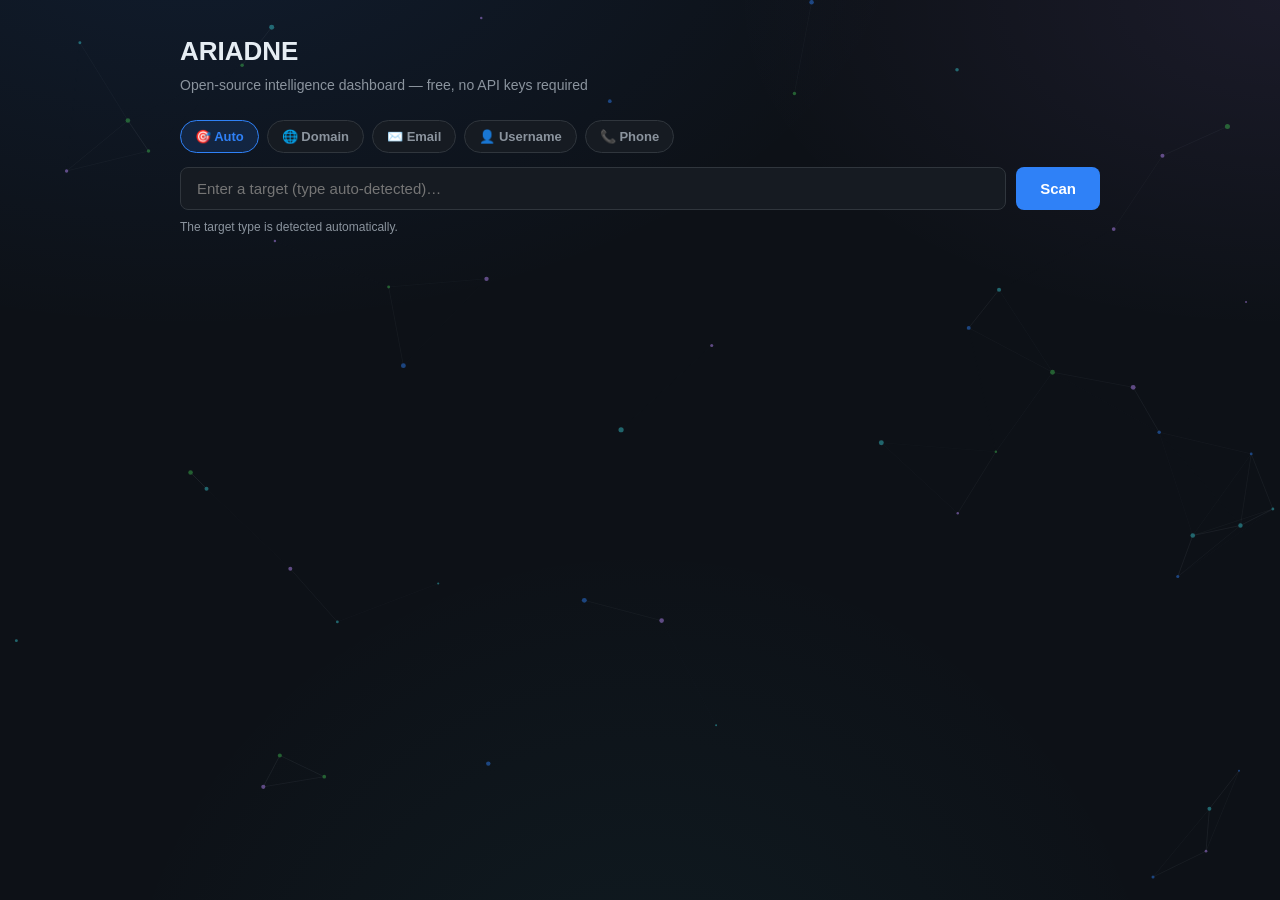
==== osint-tool/frontend/index.html @ 32ef2f07 "Initial commit: Ariadne OSINT tool project" ====
<!DOCTYPE html>
<html lang="en">
<head>
<meta charset="UTF-8" />
<meta name="viewport" content="width=device-width, initial-scale=1.0" />
<title>ARIADNE</title>
<style>
  :root {
    --bg: #0d1117; --panel: #161b22; --border: #30363d;
    --text: #e6edf3; --muted: #8b949e; --accent: #2f81f7;
    --green: #3fb950; --red: #f85149; --yellow: #d29922; --purple: #bc8cff;
  }
  * { box-sizing: border-box; }
  body {
    margin: 0; color: var(--text);
    font-family: -apple-system, BlinkMacSystemFont, "Segoe UI", Roboto, sans-serif;
    line-height: 1.5;
    background:
      radial-gradient(1200px 700px at 15% -10%, rgba(47,129,247,.10), transparent 60%),
      radial-gradient(1000px 600px at 100% 0%, rgba(188,140,255,.08), transparent 55%),
      radial-gradient(900px 900px at 50% 120%, rgba(57,197,207,.06), transparent 60%),
      var(--bg);
    min-height: 100vh;
  }
  /* Background canvas: node network (ARIADNE philosophy — threads connecting data) */
  #bg-canvas {
    position: fixed; inset: 0; width: 100%; height: 100%;
    z-index: 0; pointer-events: none; opacity: .55;
  }
  .container { position: relative; z-index: 1; max-width: 960px; margin: 0 auto; padding: 32px 20px; }
  header h1 { margin: 0 0 4px; font-size: 26px; }
  header p { margin: 0 0 24px; color: var(--muted); font-size: 14px; }
  /* Target type selector */
  .type-picker { display: flex; flex-wrap: wrap; gap: 8px; margin-bottom: 14px; }
  .type-chip {
    display: inline-flex; align-items: center; gap: 6px; padding: 8px 14px;
    background: var(--panel); border: 1px solid var(--border); border-radius: 20px;
    color: var(--muted); font-size: 13px; font-weight: 600; cursor: pointer;
    transition: border-color .15s, color .15s, background .15s;
  }
  .type-chip:hover { border-color: var(--accent); color: var(--text); }
  .type-chip.active { background: rgba(47,129,247,.15); border-color: var(--accent); color: var(--accent); }
  .search-box { display: flex; gap: 10px; margin-bottom: 8px; }
  input[type=text] {
    flex: 1; padding: 12px 16px; font-size: 15px; background: var(--panel);
    border: 1px solid var(--border); border-radius: 8px; color: var(--text); outline: none;
  }
  input[type=text]:focus { border-color: var(--accent); }
  /* Country code dropdown (phone only) */
  #country-code {
    padding: 12px 14px; font-size: 15px; background: var(--panel);
    border: 1px solid var(--border); border-radius: 8px; color: var(--text);
    outline: none; cursor: pointer; max-width: 190px;
  }
  #country-code:focus { border-color: var(--accent); }
  #country-code option { background: var(--panel); color: var(--text); }
  button {
    padding: 12px 24px; font-size: 15px; font-weight: 600; background: var(--accent);
    color: #fff; border: none; border-radius: 8px; cursor: pointer;
  }
  button:disabled { opacity: .6; cursor: not-allowed; }
  .hint { font-size: 12px; color: var(--muted); margin-bottom: 24px; }
  .meta { display: flex; gap: 16px; margin: 20px 0 12px; font-size: 13px; color: var(--muted); flex-wrap: wrap; align-items: center; }
  .badge {
    display: inline-block; padding: 2px 10px; border-radius: 12px; font-size: 12px;
    font-weight: 600; background: rgba(47,129,247,.15); color: var(--accent);
  }
  /* View toggle */
  .view-toggle { margin-left: auto; display: flex; gap: 0; border: 1px solid var(--border); border-radius: 8px; overflow: hidden; }
  .view-toggle button {
    background: var(--panel); color: var(--muted); padding: 6px 16px;
    font-size: 13px; border-radius: 0; font-weight: 500;
  }
  .view-toggle button.active { background: var(--accent); color: #fff; }
  /* List view */
  .module-card { background: var(--panel); border: 1px solid var(--border); border-radius: 10px; margin-bottom: 14px; overflow: hidden; }
  .module-head { display: flex; justify-content: space-between; align-items: center; padding: 12px 16px; border-bottom: 1px solid var(--border); }
  .module-name { font-weight: 700; text-transform: uppercase; font-size: 13px; letter-spacing: .5px; }
  .status { font-size: 12px; font-weight: 600; }
  .status.ok { color: var(--green); } .status.empty { color: var(--muted); } .status.error { color: var(--red); }
  .findings { padding: 6px 16px 14px; }
  .finding { display: flex; gap: 10px; padding: 6px 0; font-size: 14px; border-bottom: 1px solid rgba(48,54,61,.5); }
  .finding:last-child { border-bottom: none; }
  .finding .label { color: var(--muted); min-width: 150px; }
  .finding .value { word-break: break-all; }
  .finding a { color: var(--accent); text-decoration: none; }
  .cat { font-size: 10px; padding: 1px 6px; border-radius: 8px; background: rgba(139,148,158,.15); color: var(--muted); align-self: center; }
  .correlations { background: rgba(210,153,34,.08); border: 1px solid rgba(210,153,34,.3); border-radius: 10px; padding: 14px 16px; margin: 18px 0; }
  .correlations h3 { margin: 0 0 8px; font-size: 14px; color: var(--yellow); }
  .empty-state { text-align: center; color: var(--muted); padding: 40px; }
  .spinner { width: 20px; height: 20px; border: 3px solid rgba(255,255,255,.2); border-top-color: #fff; border-radius: 50%; display: inline-block; animation: spin .8s linear infinite; vertical-align: middle; }
  @keyframes spin { to { transform: rotate(360deg); } }
  /* Vista grafo */
  #graph-wrap { position: relative; background: var(--panel); border: 1px solid var(--border); border-radius: 10px; overflow: hidden; }
  #graph { display: block; width: 100%; height: 560px; cursor: grab; }
  #graph:active { cursor: grabbing; }
  .graph-legend { position: absolute; top: 12px; left: 12px; background: rgba(13,17,23,.85); border: 1px solid var(--border); border-radius: 8px; padding: 10px 12px; font-size: 12px; }
  .graph-legend div { display: flex; align-items: center; gap: 8px; margin: 3px 0; color: var(--muted); }
  .legend-dot { width: 10px; height: 10px; border-radius: 50%; }
  .graph-tip { position: absolute; bottom: 12px; right: 12px; font-size: 11px; color: var(--muted); background: rgba(13,17,23,.85); padding: 4px 8px; border-radius: 6px; }
  .node-tooltip { position: absolute; pointer-events: none; background: #000; border: 1px solid var(--accent); border-radius: 6px; padding: 6px 10px; font-size: 12px; max-width: 280px; word-break: break-all; display: none; z-index: 10; }
</style>
</head>
<body>
<canvas id="bg-canvas"></canvas>
<div class="container">
  <header>
    <h1>ARIADNE</h1>
    <p>Open-source intelligence dashboard — free, no API keys required</p>
  </header>

  <div id="type-picker" class="type-picker"></div>

  <div class="search-box">
    <select id="country-code" style="display:none" title="Country code"></select>
    <input type="text" id="target" placeholder="Enter target…"
           onkeydown="if(event.key==='Enter')scan()" />
    <button id="btn" onclick="scan()">Scan</button>
  </div>
  <div class="hint" id="hint"></div>

  <div id="results"></div>
</div>

<script>
const API = "http://127.0.0.1:8000";
let lastData = null;
let currentView = "list";

/* ---------- TARGET TYPE SELECTOR ---------- */
const TARGET_TYPES = [
  { id: "auto",     label: "🎯 Auto",     placeholder: "Enter a target (type auto-detected)…",       hint: "The target type is detected automatically." },
  { id: "domain",   label: "🌐 Domain",  placeholder: "example.com",                                     hint: "Queries DNS, WHOIS and subdomains (Certificate Transparency)." },
  { id: "email",    label: "✉️ Email",    placeholder: "name@example.com",                              hint: "Searches Gravatar profile, associated accounts, and MX servers." },
  { id: "username", label: "👤 Username", placeholder: "username",                                   hint: "Checks presence on 150+ platforms via Maigret." },
  { id: "phone",    label: "📞 Phone", placeholder: "+34 600 000 000",                                 hint: "Country, carrier, line type, timezone, and OSINT pivots." },
];
let currentType = "auto";

/* Country codes (flag · name · code). Sorted by frequency + alphabetical. */
const COUNTRY_CODES = [
  { code: "+34",  flag: "🇪🇸", name: "Spain" },
  { code: "+1",   flag: "🇺🇸", name: "United States / Canada" },
    { code: "+52",  flag: "🇲🇽", name: "Mexico" },
    { code: "+54",  flag: "🇦🇷", name: "Argentina" },
    { code: "+55",  flag: "🇧🇷", name: "Brazil" },
  { code: "+56",  flag: "🇨🇱", name: "Chile" },
  { code: "+57",  flag: "🇨🇴", name: "Colombia" },
  { code: "+58",  flag: "🇻🇪", name: "Venezuela" },
  { code: "+51",  flag: "🇵🇪", name: "Peru" },
  { code: "+593", flag: "🇪🇨", name: "Ecuador" },
  { code: "+591", flag: "🇧🇴", name: "Bolivia" },
  { code: "+595", flag: "🇵🇾", name: "Paraguay" },
  { code: "+598", flag: "🇺🇾", name: "Uruguay" },
  { code: "+502", flag: "🇬🇹", name: "Guatemala" },
  { code: "+52",  flag: "🇲🇽", name: "Mexico" },
  { code: "+54",  flag: "🇦🇷", name: "Argentina" },
  { code: "+55",  flag: "🇧🇷", name: "Brazil" },
  { code: "+56",  flag: "🇨🇱", name: "Chile" },
  { code: "+57",  flag: "🇨🇴", name: "Colombia" },
  { code: "+58",  flag: "🇻🇪", name: "Venezuela" },
  { code: "+51",  flag: "🇵🇪", name: "Peru" },
  { code: "+593", flag: "🇪🇨", name: "Ecuador" },
  { code: "+591", flag: "🇧🇴", name: "Bolivia" },
  { code: "+595", flag: "🇵🇾", name: "Paraguay" },
  { code: "+598", flag: "🇺🇾", name: "Uruguay" },
  { code: "+502", flag: "🇬🇹", name: "Guatemala" },
  { code: "+503", flag: "🇸🇻", name: "El Salvador" },
  { code: "+504", flag: "🇭🇳", name: "Honduras" },
  { code: "+505", flag: "🇳🇮", name: "Nicaragua" },
  { code: "+506", flag: "🇨🇷", name: "Costa Rica" },
  { code: "+507", flag: "🇵🇦", name: "Panama" },
  { code: "+53",  flag: "🇨🇺", name: "Cuba" },
  { code: "+1809",flag: "🇩🇴", name: "Dominican Republic" },
  { code: "+44",  flag: "🇬🇧", name: "United Kingdom" },
  { code: "+33",  flag: "🇫🇷", name: "France" },
  { code: "+49",  flag: "🇩🇪", name: "Germany" },
  { code: "+39",  flag: "🇮🇹", name: "Italy" },
  { code: "+351", flag: "🇵🇹", name: "Portugal" },
  { code: "+31",  flag: "🇳🇱", name: "Netherlands" },
  { code: "+32",  flag: "🇧🇪", name: "Belgium" },
  { code: "+41",  flag: "🇨🇭", name: "Switzerland" },
  { code: "+43",  flag: "🇦🇹", name: "Austria" },
  { code: "+353", flag: "🇮🇪", name: "Ireland" },
  { code: "+30",  flag: "🇬🇷", name: "Greece" },
  { code: "+48",  flag: "🇵🇱", name: "Poland" },
  { code: "+7",   flag: "🇷🇺", name: "Russia" },
  { code: "+380", flag: "🇺🇦", name: "Ukraine" },
  { code: "+90",  flag: "🇹🇷", name: "Turkey" },
  { code: "+212", flag: "🇲🇦", name: "Morocco" },
  { code: "+20",  flag: "🇪🇬", name: "Egypt" },
  { code: "+27",  flag: "🇿🇦", name: "South Africa" },
  { code: "+91",  flag: "🇮🇳", name: "India" },
  { code: "+86",  flag: "🇨🇳", name: "China" },
  { code: "+81",  flag: "🇯🇵", name: "Japan" },
  { code: "+82",  flag: "🇰🇷", name: "South Korea" },
  { code: "+61",  flag: "🇦🇺", name: "Australia" },
  { code: "+64",  flag: "🇳🇿", name: "New Zealand" },
  { code: "+972", flag: "🇮🇱", name: "Israel" },
  { code: "+971", flag: "🇦🇪", name: "United Arab Emirates" },
]

function populateCountryCodes() {
  const sel = document.getElementById("country-code");
  sel.innerHTML = COUNTRY_CODES.map(c =>
    `<option value="${c.code}">${c.flag} ${c.name} (${c.code})</option>`
  ).join("");
}

function renderTypePicker() {
  const picker = document.getElementById("type-picker");
  picker.innerHTML = TARGET_TYPES.map(t =>
    `<button class="type-chip ${t.id === currentType ? "active" : ""}" onclick="setType('${t.id}')">${t.label}</button>`
  ).join("");
  applyType();
}

function setType(id) { currentType = id; renderTypePicker(); document.getElementById("target").focus(); }

function applyType() {
  const t = TARGET_TYPES.find(x => x.id === currentType);
  const isPhone = currentType === "phone";
  const cc = document.getElementById("country-code");
  cc.style.display = isPhone ? "block" : "none";
  document.getElementById("target").placeholder = isPhone ? "600 000 000 (local number)" : t.placeholder;
  document.getElementById("hint").textContent = t.hint;
}

async function scan() {
  let target = document.getElementById("target").value.trim();
  if (!target) return;
  // In phone mode, prepend the selected country code unless the user already entered an international prefix.
  if (currentType === "phone" && !target.startsWith("+") && !target.startsWith("00")) {
    const cc = document.getElementById("country-code").value;
    target = cc + " " + target;
  }
  const btn = document.getElementById("btn");
  const results = document.getElementById("results");
  btn.disabled = true; btn.innerHTML = '<span class="spinner"></span>';
  results.innerHTML = '<div class="empty-state">Querying sources…</div>';
  try {
    const resp = await fetch(`${API}/scan`, {
      method: "POST", headers: { "Content-Type": "application/json" },
      body: JSON.stringify({ target, target_type: currentType }),
    });
    lastData = await resp.json();
    renderAll();
  } catch (e) {
    results.innerHTML = `<div class="empty-state">Error connecting to the API.<br>Is the backend running at ${API}?</div>`;
  } finally {
    btn.disabled = false; btn.textContent = "Scan";
  }
}

function renderAll() {
  const data = lastData;
  const results = document.getElementById("results");
  let html = `<div class="meta">
    <span>Target: <span class="badge">${escapeHtml(data.target)}</span></span>
    <span>Type: <span class="badge">${data.target_type}</span></span>
    <span>Time: ${data.total_elapsed_ms} ms</span>
    <span class="view-toggle">
      <button id="tab-list" class="${currentView==='list'?'active':''}" onclick="setView('list')">List</button>
      <button id="tab-graph" class="${currentView==='graph'?'active':''}" onclick="setView('graph')">Graph</button>
    </span>
  </div><div id="view-body"></div>`;
  results.innerHTML = html;
  if (currentView === "list") renderList(); else renderGraph();
}

function setView(v) { currentView = v; renderAll(); }

/* ---------- LIST VIEW ---------- */
function renderList() {
  const data = lastData;
  const body = document.getElementById("view-body");
  let html = "";
  if (data.correlations && data.correlations.length) {
    html += `<div class="correlations"><h3>⚡ Correlations detected</h3>`;
    for (const c of data.correlations) {
      html += `<div>${escapeHtml(c.description)}: <b>${c.linked_values.map(escapeHtml).join(", ")}</b>
        <span class="cat">${c.modules.join(" + ")}</span></div>`;
    }
    html += `</div>`;
  }
  if (!data.results.length) html += `<div class="empty-state">No modules for this target type.</div>`;
  for (const r of data.results) {
    html += `<div class="module-card"><div class="module-head">
      <span class="module-name">${r.module}</span>
      <span class="status ${r.status}">${statusLabel(r)}</span></div>`;
    if (r.findings.length) {
      html += `<div class="findings">`;
      for (const f of r.findings) {
        html += `<div class="finding"><span class="label">${escapeHtml(f.label)}</span>
          <span class="value">${linkify(f.value)}</span><span class="cat">${f.category}</span></div>`;
      }
      html += `</div>`;
    }
    html += `</div>`;
  }
  body.innerHTML = html;
}

/* ---------- GRAPH VIEW (force-directed on canvas, no libraries) ---------- */
const MODULE_COLORS = {
  dns:"#2f81f7", whois:"#3fb950", crtsh:"#bc8cff",
  email:"#d29922", username:"#f85149", phone:"#39c5cf"
};

function buildGraph(data) {
  const nodes = [], links = [];
  const W = 900, H = 560;
  // Central node: the target
  nodes.push({ id:"__target__", label:data.target, type:"target", x:W/2, y:H/2, r:26, color:"#fff" });

  const correlated = new Set();
  for (const c of (data.correlations||[]))
    for (const v of c.linked_values) correlated.add(v.toLowerCase());

  for (const res of data.results) {
    if (!res.findings.length) continue;
    const modId = "mod__" + res.module;
    nodes.push({ id:modId, label:res.module, type:"module", r:16,
      color: MODULE_COLORS[res.module]||"#8b949e",
      x: W/2 + (Math.random()-.5)*200, y: H/2 + (Math.random()-.5)*200 });
    links.push({ source:"__target__", target:modId, strong:true });

    res.findings.forEach((f, i) => {
      const fid = modId + "__" + i;
      const isCorr = correlated.has((f.value||"").toLowerCase());
      nodes.push({ id:fid, label:f.value, sub:f.label, type:"finding",
        r: isCorr?9:6, color: isCorr ? "#d29922" : (MODULE_COLORS[res.module]||"#8b949e"),
        corr:isCorr, x: W/2 + (Math.random()-.5)*400, y: H/2 + (Math.random()-.5)*400 });
      links.push({ source:modId, target:fid, strong:false, corr:isCorr });
    });
  }
  return { nodes, links, W, H };
}

let graphState = null;

function renderGraph() {
  const data = lastData;
  const body = document.getElementById("view-body");
  const hasFindings = data.results.some(r => r.findings.length);
  if (!hasFindings) { body.innerHTML = `<div class="empty-state">No data to graph.</div>`; return; }

  body.innerHTML = `
    <div id="graph-wrap">
      <canvas id="graph"></canvas>
      <div class="graph-legend" id="legend"></div>
      <div class="graph-tip">Drag nodes · hover to see value</div>
      <div class="node-tooltip" id="tooltip"></div>
    </div>`;

  const g = buildGraph(data);
  const canvas = document.getElementById("graph");
  const dpr = window.devicePixelRatio || 1;
  const rect = canvas.getBoundingClientRect();
  canvas.width = rect.width * dpr; canvas.height = 560 * dpr;
  const ctx = canvas.getContext("2d"); ctx.scale(dpr, dpr);
  const VW = rect.width, VH = 560;
  // Rescale initial positions to actual width
  g.nodes.forEach(n => { n.x = n.x/g.W*VW; n.y = n.y/g.H*VH; n.vx=0; n.vy=0; });

  // Legend
  const mods = [...new Set(data.results.filter(r=>r.findings.length).map(r=>r.module))];
  document.getElementById("legend").innerHTML =
    `<div><span class="legend-dot" style="background:#fff"></span>Target</div>` +
    mods.map(m=>`<div><span class="legend-dot" style="background:${MODULE_COLORS[m]||'#8b949e'}"></span>${m}</div>`).join("") +
    `<div><span class="legend-dot" style="background:#d29922"></span>correlated</div>`;

  graphState = { g, canvas, ctx, VW, VH, drag:null, hover:null };
  setupGraphInteraction();
  runSimulation();
}

function runSimulation() {
  const s = graphState; if (!s) return;
  const { g, VW, VH } = s;
  let ticks = 0;
  function step() {
    if (!graphState) return;
    // Forces: node repulsion + link attraction + centering
    for (const n of g.nodes) { if (n===s.drag) continue; n.fx=0; n.fy=0; }
    for (let i=0;i<g.nodes.length;i++){
      for (let j=i+1;j<g.nodes.length;j++){
        const a=g.nodes[i], b=g.nodes[j];
        let dx=a.x-b.x, dy=a.y-b.y, d=Math.hypot(dx,dy)||0.1;
        const rep = 1400/(d*d);
        const fx=dx/d*rep, fy=dy/d*rep;
        a.fx+=fx; a.fy+=fy; b.fx-=fx; b.fy-=fy;
      }
    }
    for (const l of g.links){
      const a=g.nodes.find(n=>n.id===l.source), b=g.nodes.find(n=>n.id===l.target);
      let dx=b.x-a.x, dy=b.y-a.y, d=Math.hypot(dx,dy)||0.1;
      const target = l.strong?90:55;
      const k=(d-target)*0.02;
      const fx=dx/d*k, fy=dy/d*k;
      a.fx+=fx; a.fy+=fy; b.fx-=fx; b.fy-=fy;
    }
    for (const n of g.nodes){
      if (n===s.drag) continue;
      n.fx += (VW/2 - n.x)*0.005; n.fy += (VH/2 - n.y)*0.005;
      n.vx=(n.vx+n.fx)*0.85; n.vy=(n.vy+n.fy)*0.85;
      n.x+=n.vx; n.y+=n.vy;
      n.x=Math.max(n.r, Math.min(VW-n.r, n.x));
      n.y=Math.max(n.r, Math.min(VH-n.r, n.y));
    }
    drawGraph();
    ticks++;
    if (ticks < 500) requestAnimationFrame(step);
  }
  step();
}

function drawGraph() {
  const s = graphState; if (!s) return;
  const { ctx, g, VW, VH } = s;
  ctx.clearRect(0,0,VW,VH);
  // links
  for (const l of g.links){
    const a=g.nodes.find(n=>n.id===l.source), b=g.nodes.find(n=>n.id===l.target);
    ctx.beginPath(); ctx.moveTo(a.x,a.y); ctx.lineTo(b.x,b.y);
    ctx.strokeStyle = l.corr ? "rgba(210,153,34,.6)" : (l.strong?"rgba(139,148,158,.5)":"rgba(139,148,158,.2)");
    ctx.lineWidth = l.strong?2:1; ctx.stroke();
  }
  // nodos
  for (const n of g.nodes){
    ctx.beginPath(); ctx.arc(n.x,n.y,n.r,0,Math.PI*2);
    ctx.fillStyle=n.color; ctx.fill();
    if (n.type==="target"){ ctx.lineWidth=3; ctx.strokeStyle="#2f81f7"; ctx.stroke(); }
    if (n.corr){ ctx.lineWidth=2; ctx.strokeStyle="#fff"; ctx.stroke(); }
    // label only for target and modules
    if (n.type!=="finding"){
      ctx.fillStyle="#e6edf3"; ctx.font=(n.type==="target"?"bold 13px":"12px")+" sans-serif";
      ctx.textAlign="center";
      const lbl = n.label.length>22 ? n.label.slice(0,22)+"…" : n.label;
      ctx.fillText(lbl, n.x, n.y - n.r - 6);
    }
  }
}

function setupGraphInteraction() {
  const s = graphState; const { canvas, g } = s;
  const tooltip = document.getElementById("tooltip");
  function pos(e){ const r=canvas.getBoundingClientRect(); return { x:e.clientX-r.left, y:e.clientY-r.top }; }
  function nodeAt(p){ for (let i=g.nodes.length-1;i>=0;i--){ const n=g.nodes[i]; if (Math.hypot(n.x-p.x,n.y-p.y)<=n.r+3) return n; } return null; }

  canvas.onmousedown = e => { const p=pos(e); const n=nodeAt(p); if (n){ s.drag=n; n.vx=0; n.vy=0; } };
  canvas.onmousemove = e => {
    const p=pos(e);
    if (s.drag){ s.drag.x=p.x; s.drag.y=p.y; drawGraph(); }
    const n=nodeAt(p);
    if (n && n.type==="finding"){
      tooltip.style.display="block"; tooltip.style.left=(p.x+12)+"px"; tooltip.style.top=(p.y+12)+"px";
      tooltip.innerHTML = `<b>${escapeHtml(n.sub||"")}</b><br>${escapeHtml(n.label)}`;
    } else tooltip.style.display="none";
  };
  canvas.onmouseup = () => { s.drag=null; runSimulation(); };
  canvas.onmouseleave = () => { s.drag=null; tooltip.style.display="none"; };
}

/* ---------- helpers ---------- */
function statusLabel(r){ if(r.status==="ok")return `${r.findings.length} results`; if(r.status==="empty")return "no results"; return "error"; }
function escapeHtml(s){ return String(s).replace(/[&<>"']/g,c=>({'&':'&amp;','<':'&lt;','>':'&gt;','"':'&quot;',"'":'&#39;'}[c])); }
function linkify(v){ const safe=escapeHtml(v); if(/^https?:\/\//.test(v))return `<a href="${safe}" target="_blank" rel="noopener">${safe}</a>`; return safe; }

/* ---------- BACKGROUND: animated node network (Ariadne thread) ---------- */
(function backgroundNetwork() {
  const canvas = document.getElementById("bg-canvas");
  const ctx = canvas.getContext("2d");
  const PALETTE = ["#2f81f7", "#bc8cff", "#39c5cf", "#3fb950"];
  let W, H, dpr, nodes = [], mouse = { x: -9999, y: -9999 };

  function resize() {
    dpr = window.devicePixelRatio || 1;
    W = window.innerWidth; H = window.innerHeight;
    canvas.width = W * dpr; canvas.height = H * dpr;
    ctx.setTransform(dpr, 0, 0, dpr, 0, 0);
    // Densidad proporcional al área (acotada)
    const count = Math.min(90, Math.max(38, Math.round((W * H) / 22000)));
    nodes = Array.from({ length: count }, () => ({
      x: Math.random() * W, y: Math.random() * H,
      vx: (Math.random() - .5) * .25, vy: (Math.random() - .5) * .25,
      r: Math.random() * 1.6 + 1,
      c: PALETTE[(Math.random() * PALETTE.length) | 0],
    }));
  }

  function tick() {
    ctx.clearRect(0, 0, W, H);
    const LINK = 140;
    for (const n of nodes) {
      n.x += n.vx; n.y += n.vy;
      if (n.x < 0 || n.x > W) n.vx *= -1;
      if (n.y < 0 || n.y > H) n.vy *= -1;
      // atracción sutil hacia el cursor (traza el hilo)
      const mdx = mouse.x - n.x, mdy = mouse.y - n.y, md = Math.hypot(mdx, mdy);
      if (md < 180) { n.x += mdx / md * .4; n.y += mdy / md * .4; }
    }
    // hilos entre nodos cercanos
    for (let i = 0; i < nodes.length; i++) {
      for (let j = i + 1; j < nodes.length; j++) {
        const a = nodes[i], b = nodes[j];
        const d = Math.hypot(a.x - b.x, a.y - b.y);
        if (d < LINK) {
          ctx.beginPath(); ctx.moveTo(a.x, a.y); ctx.lineTo(b.x, b.y);
          ctx.strokeStyle = `rgba(139,148,158,${(1 - d / LINK) * .28})`;
          ctx.lineWidth = 1; ctx.stroke();
        }
      }
    }
    // nodos
    for (const n of nodes) {
      ctx.beginPath(); ctx.arc(n.x, n.y, n.r, 0, Math.PI * 2);
      ctx.fillStyle = n.c; ctx.globalAlpha = .85; ctx.fill(); ctx.globalAlpha = 1;
    }
    requestAnimationFrame(tick);
  }

  window.addEventListener("resize", resize);
  window.addEventListener("mousemove", e => { mouse.x = e.clientX; mouse.y = e.clientY; });
  window.addEventListener("mouseout", () => { mouse.x = -9999; mouse.y = -9999; });
  resize(); tick();
})();

/* ---------- INIT ---------- */
populateCountryCodes();
renderTypePicker();
</script>
</body>
</html>
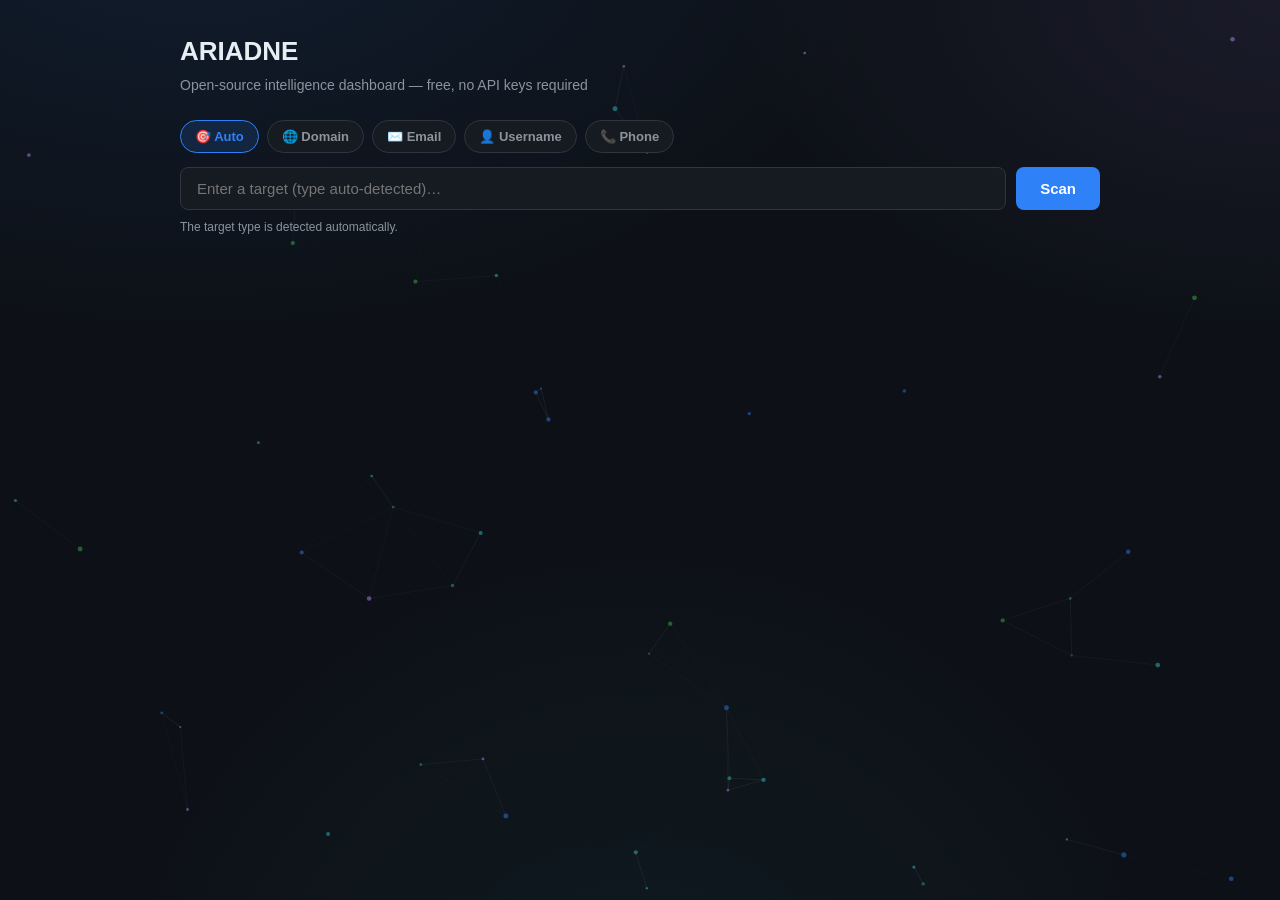
==== commit 43785f2f: "Phone picker: image-based country flags (custom dropdown + search), dedupe country list, numeric-onl" ====
--- a/osint-tool/frontend/index.html
+++ b/osint-tool/frontend/index.html
@@ -46,14 +46,38 @@
     border: 1px solid var(--border); border-radius: 8px; color: var(--text); outline: none;
   }
   input[type=text]:focus { border-color: var(--accent); }
-  /* Country code dropdown (phone only) */
-  #country-code {
+  /* Country code dropdown (phone only) — custom, with flag images */
+  .cc-dropdown { position: relative; flex: none; }
+  .cc-toggle {
+    display: flex; align-items: center; gap: 8px;
     padding: 12px 14px; font-size: 15px; background: var(--panel);
     border: 1px solid var(--border); border-radius: 8px; color: var(--text);
-    outline: none; cursor: pointer; max-width: 190px;
-  }
-  #country-code:focus { border-color: var(--accent); }
-  #country-code option { background: var(--panel); color: var(--text); }
+    cursor: pointer; white-space: nowrap; min-width: 108px;
+  }
+  .cc-toggle:focus, .cc-dropdown.open .cc-toggle { border-color: var(--accent); }
+  .cc-flag { width: 22px; height: 16px; object-fit: cover; border-radius: 2px; flex: none; }
+  .cc-caret { margin-left: auto; color: var(--muted); font-size: 11px; }
+  .cc-menu {
+    position: absolute; top: calc(100% + 4px); left: 0; z-index: 30;
+    width: 300px; max-height: 320px; overflow-y: auto; padding: 6px;
+    background: var(--panel); border: 1px solid var(--border); border-radius: 8px;
+    box-shadow: 0 8px 24px rgba(0,0,0,.45); display: none;
+  }
+  .cc-dropdown.open .cc-menu { display: block; }
+  .cc-search {
+    width: 100%; box-sizing: border-box; padding: 8px 10px; margin-bottom: 6px;
+    background: var(--bg); border: 1px solid var(--border); border-radius: 6px;
+    color: var(--text); font-size: 14px; outline: none;
+  }
+  .cc-list { list-style: none; margin: 0; padding: 0; }
+  .cc-item {
+    display: flex; align-items: center; gap: 10px; padding: 8px 10px;
+    border-radius: 6px; cursor: pointer; font-size: 14px; color: var(--text);
+  }
+  .cc-item:hover { background: rgba(47,129,247,.15); }
+  .cc-item .cc-name { flex: 1; }
+  .cc-item .cc-dial { color: var(--muted); font-size: 13px; }
+  .cc-item.hidden { display: none; }
   button {
     padding: 12px 24px; font-size: 15px; font-weight: 600; background: var(--accent);
     color: #fff; border: none; border-radius: 8px; cursor: pointer;
@@ -112,9 +136,20 @@
   <div id="type-picker" class="type-picker"></div>
 
   <div class="search-box">
-    <select id="country-code" style="display:none" title="Country code"></select>
-    <input type="text" id="target" placeholder="Enter target…"
-           onkeydown="if(event.key==='Enter')scan()" />
+    <div class="cc-dropdown" id="country-code" style="display:none">
+      <button type="button" class="cc-toggle" id="cc-toggle" onclick="toggleCC(event)" title="Country code" aria-haspopup="listbox">
+        <img class="cc-flag" id="cc-flag" alt="" onerror="this.style.display='none'">
+        <span id="cc-code">+34</span>
+        <span class="cc-caret">▾</span>
+      </button>
+      <div class="cc-menu" id="cc-menu">
+        <input type="text" class="cc-search" id="cc-search" placeholder="Search country…"
+               oninput="filterCC(this.value)" onclick="event.stopPropagation()">
+        <ul class="cc-list" id="cc-list"></ul>
+      </div>
+    </div>
+    <input type="text" id="target" placeholder="Enter target…" inputmode="text"
+           oninput="onTargetInput(this)" onkeydown="if(event.key==='Enter')scan()" />
     <button id="btn" onclick="scan()">Scan</button>
   </div>
   <div class="hint" id="hint"></div>
@@ -137,74 +172,120 @@
 ];
 let currentType = "auto";
 
-/* Country codes (flag · name · code). Sorted by frequency + alphabetical. */
+/* Country codes (iso · flag · name · dial). Sorted by frequency + region. */
 const COUNTRY_CODES = [
-  { code: "+34",  flag: "🇪🇸", name: "Spain" },
-  { code: "+1",   flag: "🇺🇸", name: "United States / Canada" },
-    { code: "+52",  flag: "🇲🇽", name: "Mexico" },
-    { code: "+54",  flag: "🇦🇷", name: "Argentina" },
-    { code: "+55",  flag: "🇧🇷", name: "Brazil" },
-  { code: "+56",  flag: "🇨🇱", name: "Chile" },
-  { code: "+57",  flag: "🇨🇴", name: "Colombia" },
-  { code: "+58",  flag: "🇻🇪", name: "Venezuela" },
-  { code: "+51",  flag: "🇵🇪", name: "Peru" },
-  { code: "+593", flag: "🇪🇨", name: "Ecuador" },
-  { code: "+591", flag: "🇧🇴", name: "Bolivia" },
-  { code: "+595", flag: "🇵🇾", name: "Paraguay" },
-  { code: "+598", flag: "🇺🇾", name: "Uruguay" },
-  { code: "+502", flag: "🇬🇹", name: "Guatemala" },
-  { code: "+52",  flag: "🇲🇽", name: "Mexico" },
-  { code: "+54",  flag: "🇦🇷", name: "Argentina" },
-  { code: "+55",  flag: "🇧🇷", name: "Brazil" },
-  { code: "+56",  flag: "🇨🇱", name: "Chile" },
-  { code: "+57",  flag: "🇨🇴", name: "Colombia" },
-  { code: "+58",  flag: "🇻🇪", name: "Venezuela" },
-  { code: "+51",  flag: "🇵🇪", name: "Peru" },
-  { code: "+593", flag: "🇪🇨", name: "Ecuador" },
-  { code: "+591", flag: "🇧🇴", name: "Bolivia" },
-  { code: "+595", flag: "🇵🇾", name: "Paraguay" },
-  { code: "+598", flag: "🇺🇾", name: "Uruguay" },
-  { code: "+502", flag: "🇬🇹", name: "Guatemala" },
-  { code: "+503", flag: "🇸🇻", name: "El Salvador" },
-  { code: "+504", flag: "🇭🇳", name: "Honduras" },
-  { code: "+505", flag: "🇳🇮", name: "Nicaragua" },
-  { code: "+506", flag: "🇨🇷", name: "Costa Rica" },
-  { code: "+507", flag: "🇵🇦", name: "Panama" },
-  { code: "+53",  flag: "🇨🇺", name: "Cuba" },
-  { code: "+1809",flag: "🇩🇴", name: "Dominican Republic" },
-  { code: "+44",  flag: "🇬🇧", name: "United Kingdom" },
-  { code: "+33",  flag: "🇫🇷", name: "France" },
-  { code: "+49",  flag: "🇩🇪", name: "Germany" },
-  { code: "+39",  flag: "🇮🇹", name: "Italy" },
-  { code: "+351", flag: "🇵🇹", name: "Portugal" },
-  { code: "+31",  flag: "🇳🇱", name: "Netherlands" },
-  { code: "+32",  flag: "🇧🇪", name: "Belgium" },
-  { code: "+41",  flag: "🇨🇭", name: "Switzerland" },
-  { code: "+43",  flag: "🇦🇹", name: "Austria" },
-  { code: "+353", flag: "🇮🇪", name: "Ireland" },
-  { code: "+30",  flag: "🇬🇷", name: "Greece" },
-  { code: "+48",  flag: "🇵🇱", name: "Poland" },
-  { code: "+7",   flag: "🇷🇺", name: "Russia" },
-  { code: "+380", flag: "🇺🇦", name: "Ukraine" },
-  { code: "+90",  flag: "🇹🇷", name: "Turkey" },
-  { code: "+212", flag: "🇲🇦", name: "Morocco" },
-  { code: "+20",  flag: "🇪🇬", name: "Egypt" },
-  { code: "+27",  flag: "🇿🇦", name: "South Africa" },
-  { code: "+91",  flag: "🇮🇳", name: "India" },
-  { code: "+86",  flag: "🇨🇳", name: "China" },
-  { code: "+81",  flag: "🇯🇵", name: "Japan" },
-  { code: "+82",  flag: "🇰🇷", name: "South Korea" },
-  { code: "+61",  flag: "🇦🇺", name: "Australia" },
-  { code: "+64",  flag: "🇳🇿", name: "New Zealand" },
-  { code: "+972", flag: "🇮🇱", name: "Israel" },
-  { code: "+971", flag: "🇦🇪", name: "United Arab Emirates" },
-]
+  { code: "+34",  iso: "es", flag: "🇪🇸", name: "Spain" },
+  { code: "+1",   iso: "us", flag: "🇺🇸", name: "United States / Canada" },
+  { code: "+52",  iso: "mx", flag: "🇲🇽", name: "Mexico" },
+  { code: "+54",  iso: "ar", flag: "🇦🇷", name: "Argentina" },
+  { code: "+55",  iso: "br", flag: "🇧🇷", name: "Brazil" },
+  { code: "+56",  iso: "cl", flag: "🇨🇱", name: "Chile" },
+  { code: "+57",  iso: "co", flag: "🇨🇴", name: "Colombia" },
+  { code: "+58",  iso: "ve", flag: "🇻🇪", name: "Venezuela" },
+  { code: "+51",  iso: "pe", flag: "🇵🇪", name: "Peru" },
+  { code: "+593", iso: "ec", flag: "🇪🇨", name: "Ecuador" },
+  { code: "+591", iso: "bo", flag: "🇧🇴", name: "Bolivia" },
+  { code: "+595", iso: "py", flag: "🇵🇾", name: "Paraguay" },
+  { code: "+598", iso: "uy", flag: "🇺🇾", name: "Uruguay" },
+  { code: "+502", iso: "gt", flag: "🇬🇹", name: "Guatemala" },
+  { code: "+503", iso: "sv", flag: "🇸🇻", name: "El Salvador" },
+  { code: "+504", iso: "hn", flag: "🇭🇳", name: "Honduras" },
+  { code: "+505", iso: "ni", flag: "🇳🇮", name: "Nicaragua" },
+  { code: "+506", iso: "cr", flag: "🇨🇷", name: "Costa Rica" },
+  { code: "+507", iso: "pa", flag: "🇵🇦", name: "Panama" },
+  { code: "+53",  iso: "cu", flag: "🇨🇺", name: "Cuba" },
+  { code: "+1809",iso: "do", flag: "🇩🇴", name: "Dominican Republic" },
+  { code: "+44",  iso: "gb", flag: "🇬🇧", name: "United Kingdom" },
+  { code: "+33",  iso: "fr", flag: "🇫🇷", name: "France" },
+  { code: "+49",  iso: "de", flag: "🇩🇪", name: "Germany" },
+  { code: "+39",  iso: "it", flag: "🇮🇹", name: "Italy" },
+  { code: "+351", iso: "pt", flag: "🇵🇹", name: "Portugal" },
+  { code: "+31",  iso: "nl", flag: "🇳🇱", name: "Netherlands" },
+  { code: "+32",  iso: "be", flag: "🇧🇪", name: "Belgium" },
+  { code: "+41",  iso: "ch", flag: "🇨🇭", name: "Switzerland" },
+  { code: "+43",  iso: "at", flag: "🇦🇹", name: "Austria" },
+  { code: "+353", iso: "ie", flag: "🇮🇪", name: "Ireland" },
+  { code: "+30",  iso: "gr", flag: "🇬🇷", name: "Greece" },
+  { code: "+48",  iso: "pl", flag: "🇵🇱", name: "Poland" },
+  { code: "+7",   iso: "ru", flag: "🇷🇺", name: "Russia" },
+  { code: "+380", iso: "ua", flag: "🇺🇦", name: "Ukraine" },
+  { code: "+90",  iso: "tr", flag: "🇹🇷", name: "Turkey" },
+  { code: "+212", iso: "ma", flag: "🇲🇦", name: "Morocco" },
+  { code: "+20",  iso: "eg", flag: "🇪🇬", name: "Egypt" },
+  { code: "+27",  iso: "za", flag: "🇿🇦", name: "South Africa" },
+  { code: "+91",  iso: "in", flag: "🇮🇳", name: "India" },
+  { code: "+86",  iso: "cn", flag: "🇨🇳", name: "China" },
+  { code: "+81",  iso: "jp", flag: "🇯🇵", name: "Japan" },
+  { code: "+82",  iso: "kr", flag: "🇰🇷", name: "South Korea" },
+  { code: "+61",  iso: "au", flag: "🇦🇺", name: "Australia" },
+  { code: "+64",  iso: "nz", flag: "🇳🇿", name: "New Zealand" },
+  { code: "+972", iso: "il", flag: "🇮🇱", name: "Israel" },
+  { code: "+971", iso: "ae", flag: "🇦🇪", name: "United Arab Emirates" },
+];
+
+let selectedDial = COUNTRY_CODES[0].code;
+
+/* Flag image URL (flagcdn); falls back to the emoji if the image can't load. */
+function flagImg(c, cls) {
+  return `<img class="${cls}" src="https://flagcdn.com/w40/${c.iso}.png" alt=""`
+       + ` onerror="this.replaceWith(document.createTextNode('${c.flag} '))">`;
+}
 
 function populateCountryCodes() {
-  const sel = document.getElementById("country-code");
-  sel.innerHTML = COUNTRY_CODES.map(c =>
-    `<option value="${c.code}">${c.flag} ${c.name} (${c.code})</option>`
+  const list = document.getElementById("cc-list");
+  list.innerHTML = COUNTRY_CODES.map((c, i) =>
+    `<li class="cc-item" data-name="${c.name.toLowerCase()}" data-dial="${c.code}" onclick="selectCC(${i})">
+       ${flagImg(c, "cc-flag")}
+       <span class="cc-name">${c.name}</span>
+       <span class="cc-dial">${c.code}</span>
+     </li>`
   ).join("");
+  selectCC(0);
+}
+
+function selectCC(i) {
+  const c = COUNTRY_CODES[i];
+  selectedDial = c.code;
+  document.getElementById("cc-code").textContent = c.code;
+  const flag = document.getElementById("cc-flag");
+  flag.style.display = "";
+  flag.src = `https://flagcdn.com/w40/${c.iso}.png`;
+  flag.alt = c.name;
+  closeCC();
+}
+
+function toggleCC(e) {
+  e.stopPropagation();
+  const d = document.getElementById("country-code");
+  const opening = !d.classList.contains("open");
+  d.classList.toggle("open", opening);
+  if (opening) {
+    const s = document.getElementById("cc-search");
+    s.value = ""; filterCC(""); s.focus();
+  }
+}
+
+function closeCC() { document.getElementById("country-code").classList.remove("open"); }
+
+function filterCC(q) {
+  q = q.trim().toLowerCase();
+  document.querySelectorAll("#cc-list .cc-item").forEach(li => {
+    const match = li.dataset.name.includes(q) || li.dataset.dial.includes(q);
+    li.classList.toggle("hidden", !match);
+  });
+}
+
+/* Close the dropdown when clicking outside of it. */
+document.addEventListener("click", e => {
+  const d = document.getElementById("country-code");
+  if (d && !d.contains(e.target)) closeCC();
+});
+
+/* In phone mode, keep the target input numeric (digits and spaces only). */
+function onTargetInput(el) {
+  if (currentType !== "phone") return;
+  const cleaned = el.value.replace(/[^\d\s]/g, "");
+  if (cleaned !== el.value) el.value = cleaned;
 }
 
 function renderTypePicker() {
@@ -222,7 +303,11 @@
   const isPhone = currentType === "phone";
   const cc = document.getElementById("country-code");
   cc.style.display = isPhone ? "block" : "none";
-  document.getElementById("target").placeholder = isPhone ? "600 000 000 (local number)" : t.placeholder;
+  if (!isPhone) closeCC();
+  const input = document.getElementById("target");
+  input.placeholder = isPhone ? "600 000 000 (local number)" : t.placeholder;
+  input.setAttribute("inputmode", isPhone ? "numeric" : "text");
+  if (isPhone) onTargetInput(input);   // strip any letters left over from another mode
   document.getElementById("hint").textContent = t.hint;
 }
 
@@ -231,8 +316,7 @@
   if (!target) return;
   // In phone mode, prepend the selected country code unless the user already entered an international prefix.
   if (currentType === "phone" && !target.startsWith("+") && !target.startsWith("00")) {
-    const cc = document.getElementById("country-code").value;
-    target = cc + " " + target;
+    target = selectedDial + " " + target;
   }
   const btn = document.getElementById("btn");
   const results = document.getElementById("results");
